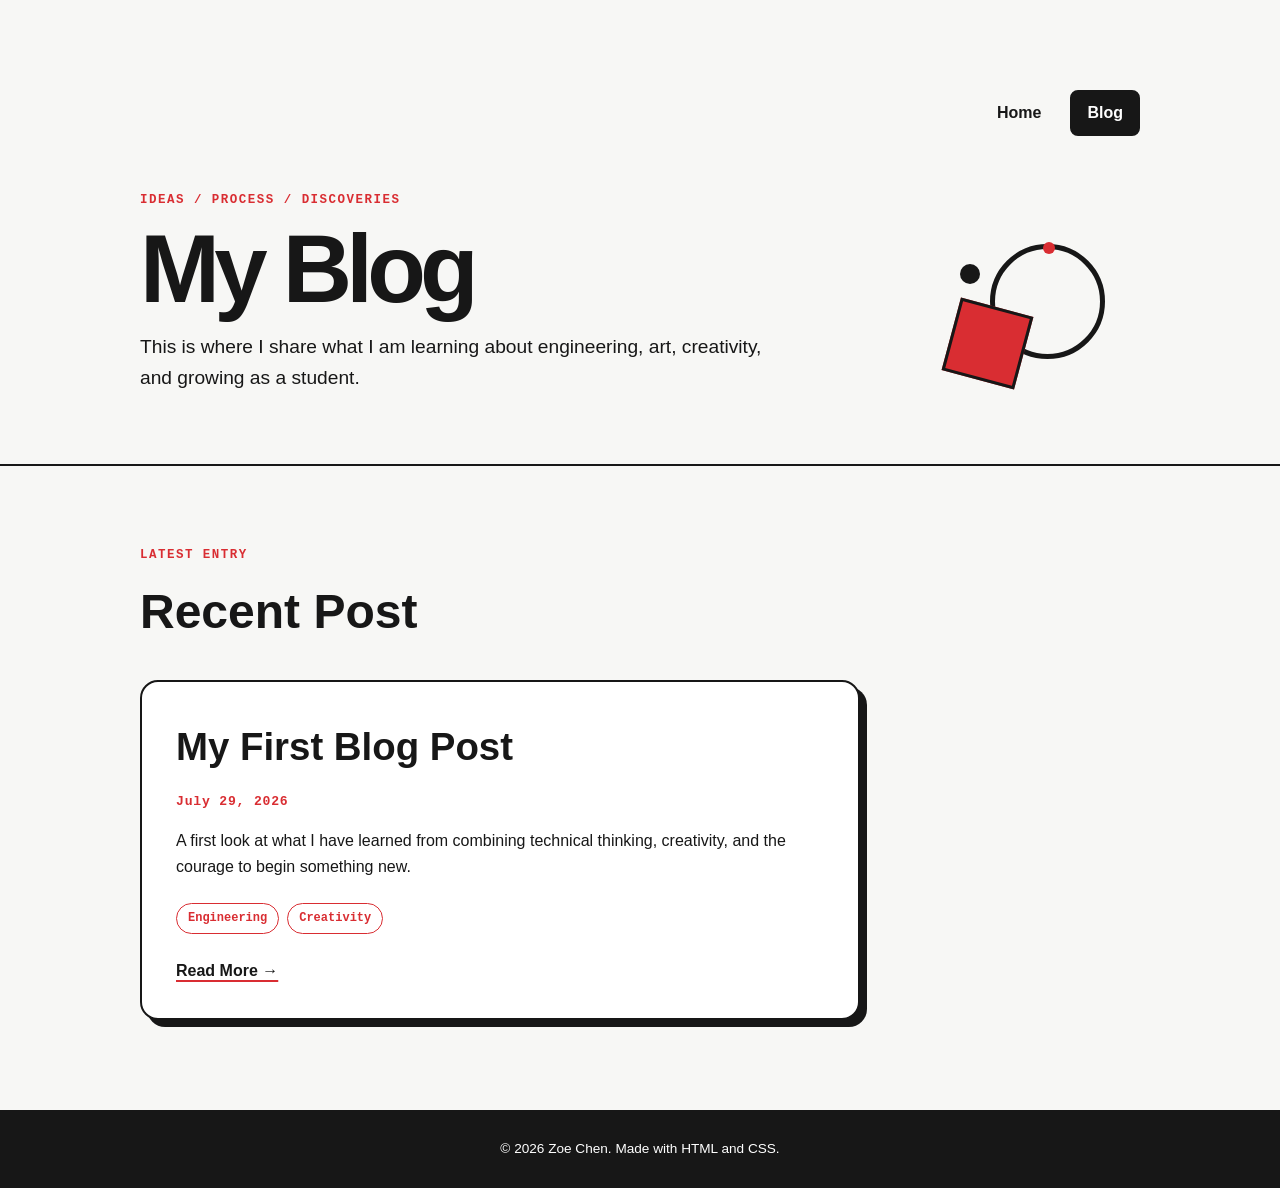
==== blog.html @ 2bc7d5ce "web first version" ====
<!DOCTYPE html>
<html lang="en">
<head>
    <meta charset="UTF-8">
    <meta name="viewport" content="width=device-width, initial-scale=1.0">
    <meta name="description" content="Blog posts by Zoe Chen about creativity, engineering, and student life.">
    <title>My Blog | Zoe Chen</title>
    <link rel="stylesheet" href="style.css">
</head>
<body>
    <header class="site-header page-header">
        <div class="container">
            <nav class="site-nav" aria-label="Main navigation">
                <a href="index.html">Home</a>
                <a class="active" href="blog.html">Blog</a>
            </nav>
            <p class="small-label">IDEAS / PROCESS / DISCOVERIES</p>
            <h1>My Blog</h1>
            <!-- BLOG INTRODUCTION: Replace this with what you want your blog to be about. -->
            <p class="introduction">
                This is where I share what I am learning about engineering, art,
                creativity, and growing as a student.
            </p>
            <div class="page-shape page-shape-blog" aria-hidden="true">
                <span class="shape-ring"></span>
                <span class="shape-square-small"></span>
                <span class="shape-dot"></span>
            </div>
        </div>
    </header>

    <main class="container blog-main">
        <section aria-labelledby="latest-posts">
            <p class="section-number">LATEST ENTRY</p>
            <h2 id="latest-posts">Recent Post</h2>

            <article class="blog-card">
                <!-- POST TITLE: Replace this title with the name of your post. -->
                <h3>My First Blog Post</h3>
                <!-- PUBLICATION DATE: Replace this date when you publish your post. -->
                <p class="post-date"><time datetime="2026-07-29">July 29, 2026</time></p>
                <p>
                    A first look at what I have learned from combining technical
                    thinking, creativity, and the courage to begin something new.
                </p>
                <!-- TAGS: Replace these with two topics that describe your post. -->
                <div class="tags" aria-label="Post topics">
                    <span>Engineering</span>
                    <span>Creativity</span>
                </div>
                <a class="read-more" href="first-post.html">Read More →</a>
            </article>
        </section>
    </main>

    <footer class="site-footer">
        <div class="container">
            <p>&copy; 2026 Zoe Chen. Made with HTML and CSS.</p>
        </div>
    </footer>
</body>
</html>
---- style.css ----
/* =========================================================
   COLORS
   Change --background below to choose a new background color.
   Try #ffffff for pure white or #f5f1e8 for warm cream.
   ========================================================= */
:root {
    --background: #f7f7f5; /* CHANGE THE PAGE BACKGROUND COLOR HERE */
    --text: #171717;
    --red: #d92d32;
    --white: #ffffff;
    --border: #171717;
}

/* BASIC PAGE SETUP */
* {
    box-sizing: border-box;
}

html {
    scroll-behavior: smooth;
}

body {
    margin: 0;
    color: var(--text);
    background-color: var(--background);
    font-family: Arial, Helvetica, sans-serif;
    line-height: 1.6;
}

/* Keeps all page content centered and easy to read. */
.container {
    width: min(100% - 40px, 1000px);
    margin: 0 auto;
}

/* HEADER */
.site-header {
    padding: 90px 0 70px;
    border-bottom: 2px solid var(--border);
    overflow: hidden;
}

.site-header > .container {
    position: relative;
}

/* SHARED NAVIGATION FOR ALL THREE PAGES */
.site-nav {
    display: flex;
    justify-content: flex-end;
    gap: 12px;
    margin-bottom: 55px;
}

.site-nav a {
    padding: 8px 15px;
    color: var(--text);
    border: 2px solid transparent;
    border-radius: 8px;
    font-weight: bold;
    text-decoration: none;
}

.site-nav a:hover,
.site-nav a:focus,
.site-nav a.active {
    border-color: var(--text);
}

.site-nav a.active {
    color: var(--white);
    background: var(--text);
}

.small-label,
.section-number {
    font-family: "Courier New", monospace;
    font-size: 0.78rem;
    font-weight: bold;
    letter-spacing: 0.12em;
}

.small-label {
    color: var(--red);
}

h1 {
    margin: 10px 0 18px;
    font-size: clamp(3.5rem, 10vw, 7rem);
    line-height: 0.95;
    letter-spacing: -0.06em;
}

.introduction {
    max-width: 650px;
    margin: 0;
    font-size: 1.2rem;
}

/* SUBTLE 3D HERO OBJECT
   This uses only CSS. Change --red above to recolor the red face. */
.hero-object {
    position: absolute;
    right: 0;
    bottom: -5px;
    width: 245px;
    height: 235px;
    opacity: 0;
    animation: object-arrive 1s cubic-bezier(.2, .8, .2, 1) .15s forwards;
}

.isometric-cube {
    position: absolute;
    top: 25px;
    left: 64px;
    width: 112px;
    height: 138px;
    filter: drop-shadow(15px 19px 0 rgba(23, 23, 23, 0.16));
    transform: scale(1.14);
    animation: gentle-float 4.5s ease-in-out 1.2s infinite;
}

.cube-face {
    position: absolute;
    display: block;
}

.cube-top {
    top: 0;
    left: 0;
    width: 112px;
    height: 58px;
    background: var(--white);
    border: 2px solid var(--text);
    clip-path: polygon(50% 0, 100% 50%, 50% 100%, 0 50%);
}

.cube-left {
    top: 29px;
    left: 0;
    width: 57px;
    height: 104px;
    background: var(--red);
    border: 2px solid var(--text);
    clip-path: polygon(0 0, 100% 28%, 100% 100%, 0 72%);
}

.cube-right {
    top: 29px;
    right: 0;
    width: 57px;
    height: 104px;
    background: var(--text);
    border: 2px solid var(--text);
    clip-path: polygon(0 28%, 100% 0, 100% 72%, 0 100%);
}

.object-line {
    position: absolute;
    right: 2px;
    bottom: 13px;
    width: 205px;
    border-bottom: 1px dashed var(--text);
}

.object-label {
    position: absolute;
    right: 0;
    bottom: -10px;
    padding-left: 8px;
    background: var(--background);
    font-family: "Courier New", monospace;
    font-size: 0.68rem;
    font-weight: bold;
}

@keyframes object-arrive {
    from {
        opacity: 0;
        transform: translateX(70px) rotate(5deg) scale(0.9);
    }
    to {
        opacity: 1;
        transform: translateX(0) rotate(0) scale(1);
    }
}

@keyframes gentle-float {
    0%, 100% { transform: scale(1.14) translateY(0) rotate(0); }
    50% { transform: scale(1.14) translateY(-12px) rotate(2deg); }
}

/* SMALL MOVING SHAPES USED ON THE BLOG PAGES */
.page-shape {
    position: absolute;
    right: 30px;
    bottom: 5px;
    width: 180px;
    height: 150px;
    opacity: 0;
    animation: shape-arrive 0.9s cubic-bezier(.2, .8, .2, 1) 0.2s forwards;
}

.shape-ring,
.shape-square-small,
.shape-dot {
    position: absolute;
    display: block;
}

.shape-ring {
    top: 5px;
    right: 5px;
    width: 115px;
    height: 115px;
    border: 5px solid var(--text);
    border-radius: 50%;
    animation: slow-turn 12s linear infinite;
}

.shape-ring::after {
    content: "";
    position: absolute;
    top: -7px;
    left: 48px;
    width: 12px;
    height: 12px;
    background: var(--red);
    border-radius: 50%;
}

.shape-square-small {
    left: 20px;
    bottom: 8px;
    width: 75px;
    height: 75px;
    background: var(--red);
    border: 3px solid var(--text);
    transform: rotate(15deg);
    animation: square-drift 4.5s ease-in-out infinite;
}

.shape-dot {
    top: 25px;
    left: 30px;
    width: 20px;
    height: 20px;
    background: var(--text);
    border-radius: 50%;
}

.page-shape-post .shape-ring {
    border-radius: 0;
    transform: rotate(45deg);
}

.page-shape-post .shape-square-small {
    border-radius: 50%;
}

@keyframes shape-arrive {
    from { opacity: 0; transform: translateY(35px) scale(0.9); }
    to { opacity: 1; transform: translateY(0) scale(1); }
}

@keyframes slow-turn {
    to { transform: rotate(360deg); }
}

@keyframes square-drift {
    0%, 100% { transform: translateY(0) rotate(15deg); }
    50% { transform: translateY(-7px) rotate(20deg); }
}

/* MAIN SECTIONS */
.section,
.interests-section {
    display: grid;
    grid-template-columns: 70px 1fr;
    gap: 30px;
    padding: 80px 0;
    border-bottom: 1px solid var(--border);
}

.section-number {
    margin: 5px 0 0;
    color: var(--red);
}

.section-content h2 {
    margin: 0 0 20px;
    font-size: clamp(2rem, 5vw, 3rem);
    line-height: 1.1;
}

.section-content > p {
    max-width: 680px;
}

/* INTEREST CARDS
   Change the card text in index.html, not here. */
.card-grid {
    display: grid;
    grid-template-columns: repeat(3, 1fr);
    gap: 20px;
    margin-top: 35px;
}

.interest-card {
    min-height: 280px;
    padding: 26px;
    background: var(--white);
    border: 2px solid var(--border);
    border-radius: 18px;
    box-shadow: 6px 6px 0 var(--text);
    transition: transform 0.25s ease, box-shadow 0.25s ease;
}

.interest-card:hover {
    transform: translateY(-5px);
    box-shadow: 9px 11px 0 var(--text);
}

.featured-card {
    color: var(--white);
    background: var(--red);
}

.interest-card h3 {
    margin: 30px 0 10px;
    font-size: 1.35rem;
}

.interest-card p {
    margin: 0;
    font-size: 0.95rem;
}

/* Simple geometric decorations support the engineering + art theme. */
.shape {
    display: block;
    width: 54px;
    height: 54px;
}

.square {
    background: var(--red);
    transform: rotate(12deg);
}

.circle {
    border: 3px solid var(--white);
    border-radius: 50%;
}

.triangle {
    width: 0;
    height: 0;
    border-right: 28px solid transparent;
    border-bottom: 52px solid var(--text);
    border-left: 28px solid transparent;
}

/* CONTACT
   Change the visible email and the mailto link in index.html. */
.contact-section {
    border-bottom: 0;
}

.contact-button {
    display: inline-block;
    margin-top: 14px;
    padding: 12px 20px;
    color: var(--white);
    background: var(--text);
    border-radius: 8px;
    font-weight: bold;
    text-decoration: none;
}

.contact-button:hover,
.contact-button:focus {
    background: var(--red);
}

.secondary-button {
    margin-left: 10px;
    color: var(--text);
    background: var(--white);
    border: 2px solid var(--text);
}

/* BLOG LIST PAGE */
.page-header h1,
.post-header h1 {
    font-size: clamp(3.2rem, 9vw, 6rem);
}

.blog-main {
    min-height: 540px;
    padding-top: 75px;
    padding-bottom: 90px;
}

.blog-main h2 {
    margin: 8px 0 30px;
    font-size: clamp(2rem, 5vw, 3rem);
}

.blog-card {
    max-width: 720px;
    padding: 34px;
    background: var(--white);
    border: 2px solid var(--border);
    border-radius: 18px;
    box-shadow: 7px 7px 0 var(--text);
    transition: transform 0.25s ease, box-shadow 0.25s ease;
}

.blog-card:hover {
    transform: translateY(-5px);
    box-shadow: 10px 12px 0 var(--text);
}

.blog-card h3 {
    margin: 0 0 5px;
    font-size: clamp(1.7rem, 4vw, 2.4rem);
}

.post-date {
    color: var(--red);
    font-family: "Courier New", monospace;
    font-size: 0.82rem;
    font-weight: bold;
    letter-spacing: 0.06em;
}

.tags {
    display: flex;
    flex-wrap: wrap;
    gap: 8px;
    margin: 24px 0;
}

.tags span {
    padding: 5px 11px;
    color: var(--red);
    border: 1px solid var(--red);
    border-radius: 999px;
    font-family: "Courier New", monospace;
    font-size: 0.75rem;
    font-weight: bold;
}

.read-more,
.back-link {
    color: var(--text);
    font-weight: bold;
    text-decoration-color: var(--red);
    text-decoration-thickness: 2px;
    text-underline-offset: 4px;
}

/* INDIVIDUAL BLOG POST */
.post-content {
    max-width: 740px;
    margin: 0 auto;
    padding: 75px 0 100px;
    font-size: 1.05rem;
}

.post-lead {
    padding-left: 22px;
    border-left: 5px solid var(--red);
    font-size: 1.25rem;
    font-weight: bold;
}

.post-content h2 {
    margin: 55px 0 15px;
    font-size: 1.8rem;
}

.post-content li {
    margin-bottom: 10px;
}

.back-link {
    display: inline-block;
    margin-top: 40px;
}

/* FOOTER */
.site-footer {
    padding: 28px 0;
    color: var(--white);
    background: var(--text);
    text-align: center;
    font-size: 0.85rem;
}

.site-footer p {
    margin: 0;
}

/* RESPONSIVE DESIGN FOR PHONES */
@media (max-width: 700px) {
    .site-header {
        padding: 65px 0 50px;
    }

    .hero-object {
        position: relative;
        right: auto;
        bottom: auto;
        width: 180px;
        height: 190px;
        margin: 35px auto 0;
        transform-origin: center;
    }

    .page-shape {
        position: relative;
        right: auto;
        bottom: auto;
        width: 170px;
        height: 145px;
        margin: 35px auto 0;
    }

    .site-nav {
        justify-content: flex-start;
        margin-bottom: 40px;
    }

    .section,
    .interests-section {
        grid-template-columns: 1fr;
        gap: 10px;
        padding: 55px 0;
    }

    .card-grid {
        grid-template-columns: 1fr;
    }

    .interest-card {
        min-height: 230px;
    }

    .secondary-button {
        margin-left: 0;
    }

    .blog-card {
        padding: 25px;
    }

    .post-content {
        padding: 55px 0 75px;
    }
}

/* Accessibility: remove animation when a visitor requests less motion. */
@media (prefers-reduced-motion: reduce) {
    html {
        scroll-behavior: auto;
    }

    .hero-object {
        opacity: 1;
        animation: none;
    }

    .isometric-cube {
        animation: none;
    }

    .page-shape,
    .shape-ring,
    .shape-square-small {
        opacity: 1;
        animation: none;
    }

    .interest-card,
    .blog-card {
        transition: none;
    }
}
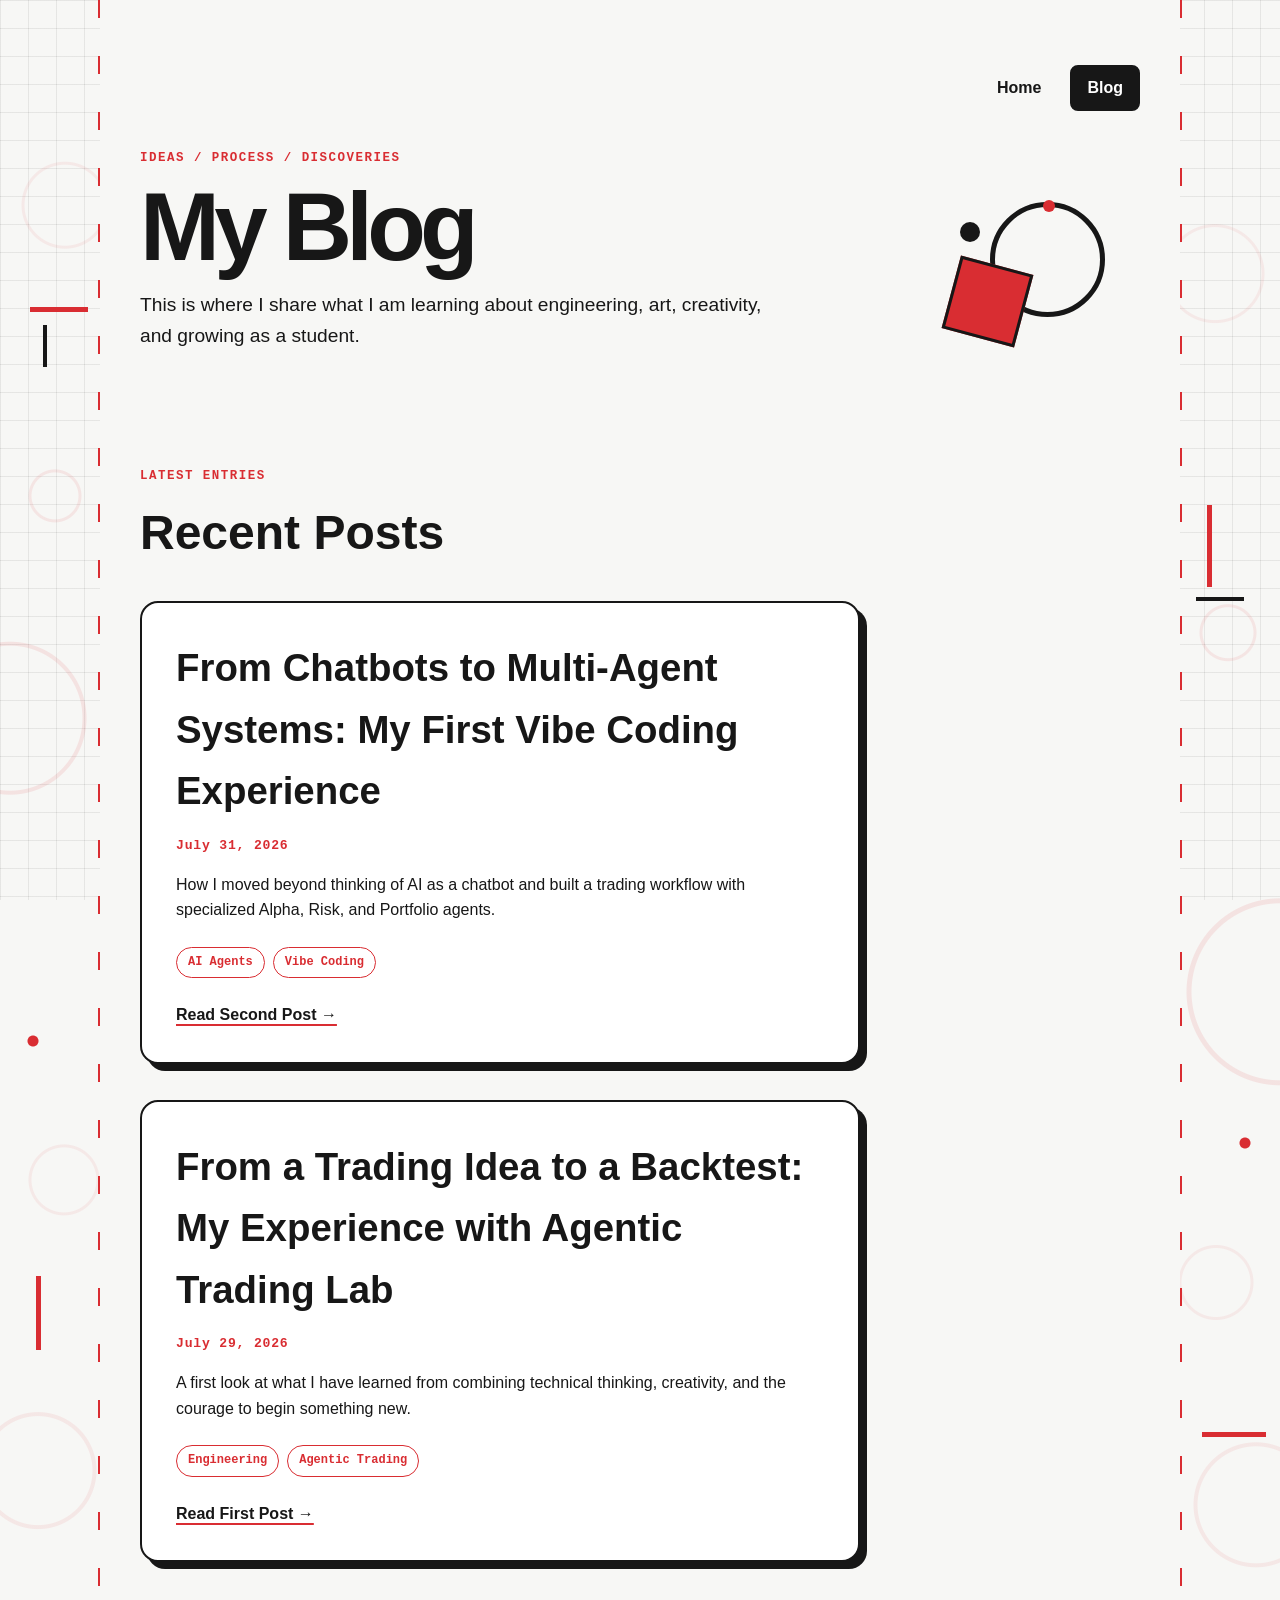
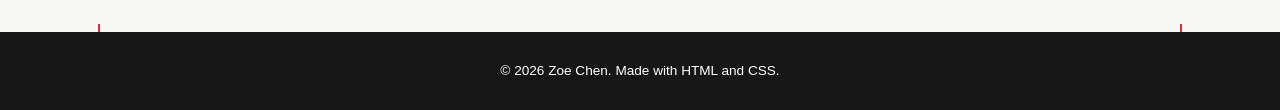
==== commit c2704792: "my first commit" ====
--- a/blog.html
+++ b/blog.html
@@ -31,25 +31,35 @@
 
     <main class="container blog-main">
         <section aria-labelledby="latest-posts">
-            <p class="section-number">LATEST ENTRY</p>
-            <h2 id="latest-posts">Recent Post</h2>
+            <p class="section-number">LATEST ENTRIES</p>
+            <h2 id="latest-posts">Recent Posts</h2>
 
-            <article class="blog-card">
-                <!-- POST TITLE: Replace this title with the name of your post. -->
-                <h3>My First Blog Post</h3>
-                <!-- PUBLICATION DATE: Replace this date when you publish your post. -->
+            <div class="blog-post-list">
+                <article class="blog-card">
+                <h3>From Chatbots to Multi-Agent Systems: My First Vibe Coding Experience</h3>
+                <p class="post-date"><time datetime="2026-07-31">July 31, 2026</time></p>
+                <p>How I moved beyond thinking of AI as a chatbot and built a trading workflow with specialized Alpha, Risk, and Portfolio agents.</p>
+                <div class="tags" aria-label="Post topics">
+                    <span>AI Agents</span>
+                    <span>Vibe Coding</span>
+                </div>
+                <a class="read-more" href="second-post.html">Read Second Post &rarr;</a>
+                </article>
+
+                <article class="blog-card">
+                <h3>From a Trading Idea to a Backtest: My Experience with Agentic Trading Lab</h3>
                 <p class="post-date"><time datetime="2026-07-29">July 29, 2026</time></p>
                 <p>
                     A first look at what I have learned from combining technical
                     thinking, creativity, and the courage to begin something new.
                 </p>
-                <!-- TAGS: Replace these with two topics that describe your post. -->
                 <div class="tags" aria-label="Post topics">
                     <span>Engineering</span>
-                    <span>Creativity</span>
+                    <span>Agentic Trading</span>
                 </div>
-                <a class="read-more" href="first-post.html">Read More →</a>
-            </article>
+                <a class="read-more" href="first-post.html">Read First Post &rarr;</a>
+                </article>
+            </div>
         </section>
     </main>
 
--- a/style.css
+++ b/style.css
@@ -21,6 +21,7 @@
 }
 
 body {
+    position: relative;
     margin: 0;
     color: var(--text);
     background-color: var(--background);
@@ -28,6 +29,66 @@
     line-height: 1.6;
 }
 
+/* ARCHITECTURAL SIDE GUTTERS
+   These fill wide screens without making the main text harder to read. */
+body::before,
+body::after {
+    content: "";
+    position: absolute;
+    top: 0;
+    bottom: 0;
+    z-index: 0;
+    /* Stop 40px before the content so the accents never overlap text. */
+    width: max(calc((100vw - 1080px) / 2), 0px);
+    pointer-events: none;
+}
+
+body::before {
+    left: 0;
+    background:
+        repeating-linear-gradient(to bottom, var(--red) 0 18px, transparent 18px 56px) 100% 0 / 2px 100% no-repeat,
+        linear-gradient(var(--red), var(--red)) 72% 18% / 58px 5px no-repeat,
+        linear-gradient(var(--text), var(--text)) 45% 19.5% / 4px 42px no-repeat,
+        radial-gradient(circle, var(--red) 0 5px, transparent 6px) 30% 61% / 16px 16px no-repeat,
+        linear-gradient(var(--red), var(--red)) 38% 78% / 5px 74px no-repeat,
+        radial-gradient(circle at 10% 42%, transparent 0 72px, rgba(217, 45, 50, 0.10) 73px 76px, transparent 77px),
+        radial-gradient(circle at 65% 12%, transparent 0 40px, rgba(217, 45, 50, 0.07) 41px 43px, transparent 44px),
+        radial-gradient(circle at 38% 86%, transparent 0 54px, rgba(217, 45, 50, 0.08) 55px 58px, transparent 59px),
+        radial-gradient(circle at 55% 29%, transparent 0 23px, rgba(217, 45, 50, 0.09) 24px 26px, transparent 27px),
+        radial-gradient(circle at 64% 69%, transparent 0 32px, rgba(217, 45, 50, 0.07) 33px 35px, transparent 36px),
+        linear-gradient(rgba(23, 23, 23, 0.08) 1px, transparent 1px) 0 0 / 28px 28px,
+        linear-gradient(90deg, rgba(23, 23, 23, 0.08) 1px, transparent 1px) 0 0 / 28px 28px;
+    /* The grid stays behind while the red details travel with the page. */
+    /* Marks and circles follow the gutter; the grid stays fixed for depth. */
+    background-attachment: scroll, scroll, scroll, scroll, scroll, scroll, scroll, scroll, scroll, scroll, fixed, fixed;
+}
+
+body::after {
+    right: 0;
+    background:
+        repeating-linear-gradient(to bottom, var(--red) 0 18px, transparent 18px 56px) 0 0 / 2px 100% no-repeat,
+        linear-gradient(var(--red), var(--red)) 28% 31% / 5px 82px no-repeat,
+        linear-gradient(var(--text), var(--text)) 30% 35% / 48px 4px no-repeat,
+        radial-gradient(circle, var(--red) 0 5px, transparent 6px) 68% 67% / 16px 16px no-repeat,
+        linear-gradient(var(--red), var(--red)) 60% 84% / 64px 5px no-repeat,
+        radial-gradient(circle at 100% 58%, transparent 0 88px, rgba(217, 45, 50, 0.10) 89px 93px, transparent 94px),
+        radial-gradient(circle at 35% 16%, transparent 0 46px, rgba(217, 45, 50, 0.07) 47px 49px, transparent 50px),
+        radial-gradient(circle at 76% 88%, transparent 0 58px, rgba(217, 45, 50, 0.08) 59px 62px, transparent 63px),
+        radial-gradient(circle at 48% 37%, transparent 0 25px, rgba(217, 45, 50, 0.09) 26px 28px, transparent 29px),
+        radial-gradient(circle at 36% 75%, transparent 0 34px, rgba(217, 45, 50, 0.07) 35px 37px, transparent 38px),
+        linear-gradient(rgba(23, 23, 23, 0.08) 1px, transparent 1px) 0 0 / 28px 28px,
+        linear-gradient(90deg, rgba(23, 23, 23, 0.08) 1px, transparent 1px) 0 0 / 28px 28px;
+    background-attachment: scroll, scroll, scroll, scroll, scroll, scroll, scroll, scroll, scroll, scroll, fixed, fixed;
+}
+
+/* Keep page content above the decorative gutter layer. */
+.site-header,
+main,
+.site-footer {
+    position: relative;
+    z-index: 1;
+}
+
 /* Keeps all page content centered and easy to read. */
 .container {
     width: min(100% - 40px, 1000px);
@@ -36,8 +97,7 @@
 
 /* HEADER */
 .site-header {
-    padding: 90px 0 70px;
-    border-bottom: 2px solid var(--border);
+    padding: 65px 0 52px;
     overflow: hidden;
 }
 
@@ -50,7 +110,7 @@
     display: flex;
     justify-content: flex-end;
     gap: 12px;
-    margin-bottom: 55px;
+    margin-bottom: 38px;
 }
 
 .site-nav a {
@@ -279,7 +339,7 @@
     display: grid;
     grid-template-columns: 70px 1fr;
     gap: 30px;
-    padding: 80px 0;
+    padding: 58px 0;
     border-bottom: 1px solid var(--border);
 }
 
@@ -296,6 +356,19 @@
 
 .section-content > p {
     max-width: 680px;
+}
+
+/* A wider About layout keeps the homepage from feeling like one long column. */
+#about .section-content {
+    display: grid;
+    grid-template-columns: minmax(190px, 0.75fr) minmax(340px, 1.35fr);
+    gap: 45px;
+    align-items: start;
+}
+
+#about .section-content h2,
+#about .section-content p {
+    margin-top: 0;
 }
 
 /* INTEREST CARDS
@@ -304,12 +377,12 @@
     display: grid;
     grid-template-columns: repeat(3, 1fr);
     gap: 20px;
-    margin-top: 35px;
+    margin-top: 28px;
 }
 
 .interest-card {
-    min-height: 280px;
-    padding: 26px;
+    min-height: 235px;
+    padding: 23px;
     background: var(--white);
     border: 2px solid var(--border);
     border-radius: 18px;
@@ -328,7 +401,7 @@
 }
 
 .interest-card h3 {
-    margin: 30px 0 10px;
+    margin: 22px 0 8px;
     font-size: 1.35rem;
 }
 
@@ -397,10 +470,25 @@
     font-size: clamp(3.2rem, 9vw, 6rem);
 }
 
+/* Give the long post title room and keep its decoration in a separate lane. */
+.post-header {
+    padding-bottom: 90px;
+}
+
+.post-header h1,
+.post-header .post-date {
+    max-width: calc(100% - 230px);
+}
+
+.post-header .page-shape-post {
+    right: 0;
+    bottom: 70px;
+}
+
 .blog-main {
     min-height: 540px;
-    padding-top: 75px;
-    padding-bottom: 90px;
+    padding-top: 58px;
+    padding-bottom: 70px;
 }
 
 .blog-main h2 {
@@ -423,6 +511,11 @@
     box-shadow: 10px 12px 0 var(--text);
 }
 
+.blog-post-list {
+    display: grid;
+    gap: 36px;
+}
+
 .blog-card h3 {
     margin: 0 0 5px;
     font-size: clamp(1.7rem, 4vw, 2.4rem);
@@ -480,6 +573,91 @@
 .post-content h2 {
     margin: 55px 0 15px;
     font-size: 1.8rem;
+}
+
+.process-figure,
+.execution-trace {
+    margin: 34px 0;
+    padding: 24px;
+    border: 2px solid var(--text);
+    border-radius: 14px;
+    background: var(--white);
+    box-shadow: 6px 6px 0 var(--red);
+}
+
+.process-flow {
+    display: flex;
+    align-items: center;
+    justify-content: center;
+    flex-wrap: wrap;
+    gap: 10px;
+}
+
+.process-flow span {
+    padding: 8px 12px;
+    color: var(--white);
+    background: var(--text);
+    border-radius: 6px;
+    font-family: "Courier New", monospace;
+    font-weight: bold;
+}
+
+.process-flow b {
+    color: var(--red);
+    font-size: 1.4rem;
+}
+
+.process-figure figcaption {
+    margin-top: 18px;
+    color: #555;
+    font-size: 0.86rem;
+    text-align: center;
+}
+
+.table-wrap {
+    margin: 28px 0;
+    overflow-x: auto;
+}
+
+.post-table {
+    width: 100%;
+    border-collapse: collapse;
+    background: var(--white);
+}
+
+.post-table th,
+.post-table td {
+    padding: 13px;
+    border: 1px solid var(--border);
+    text-align: left;
+    vertical-align: top;
+}
+
+.post-table th {
+    color: var(--white);
+    background: var(--text);
+    font-size: 0.85rem;
+    text-transform: uppercase;
+}
+
+.code-sample {
+    margin: 28px 0;
+    padding: 20px;
+    overflow-x: auto;
+    color: var(--white);
+    background: var(--text);
+    border-left: 6px solid var(--red);
+    border-radius: 8px;
+}
+
+.execution-trace p {
+    margin: 0;
+    padding: 13px 0;
+    border-bottom: 1px solid var(--border);
+}
+
+.execution-trace p:last-child {
+    border-bottom: 0;
 }
 
 .post-content li {
@@ -529,6 +707,20 @@
         margin: 35px auto 0;
     }
 
+    .post-header {
+        padding-bottom: 70px;
+    }
+
+    .post-header h1,
+    .post-header .post-date {
+        max-width: none;
+    }
+
+    .post-header .page-shape-post {
+        right: auto;
+        bottom: auto;
+    }
+
     .site-nav {
         justify-content: flex-start;
         margin-bottom: 40px;
@@ -541,6 +733,10 @@
         padding: 55px 0;
     }
 
+    #about .section-content {
+        display: block;
+    }
+
     .card-grid {
         grid-template-columns: 1fr;
     }
@@ -559,6 +755,14 @@
 
     .post-content {
         padding: 55px 0 75px;
+    }
+}
+
+/* The decorative gutters are only useful on genuinely wide screens. */
+@media (max-width: 1150px) {
+    body::before,
+    body::after {
+        display: none;
     }
 }
 
